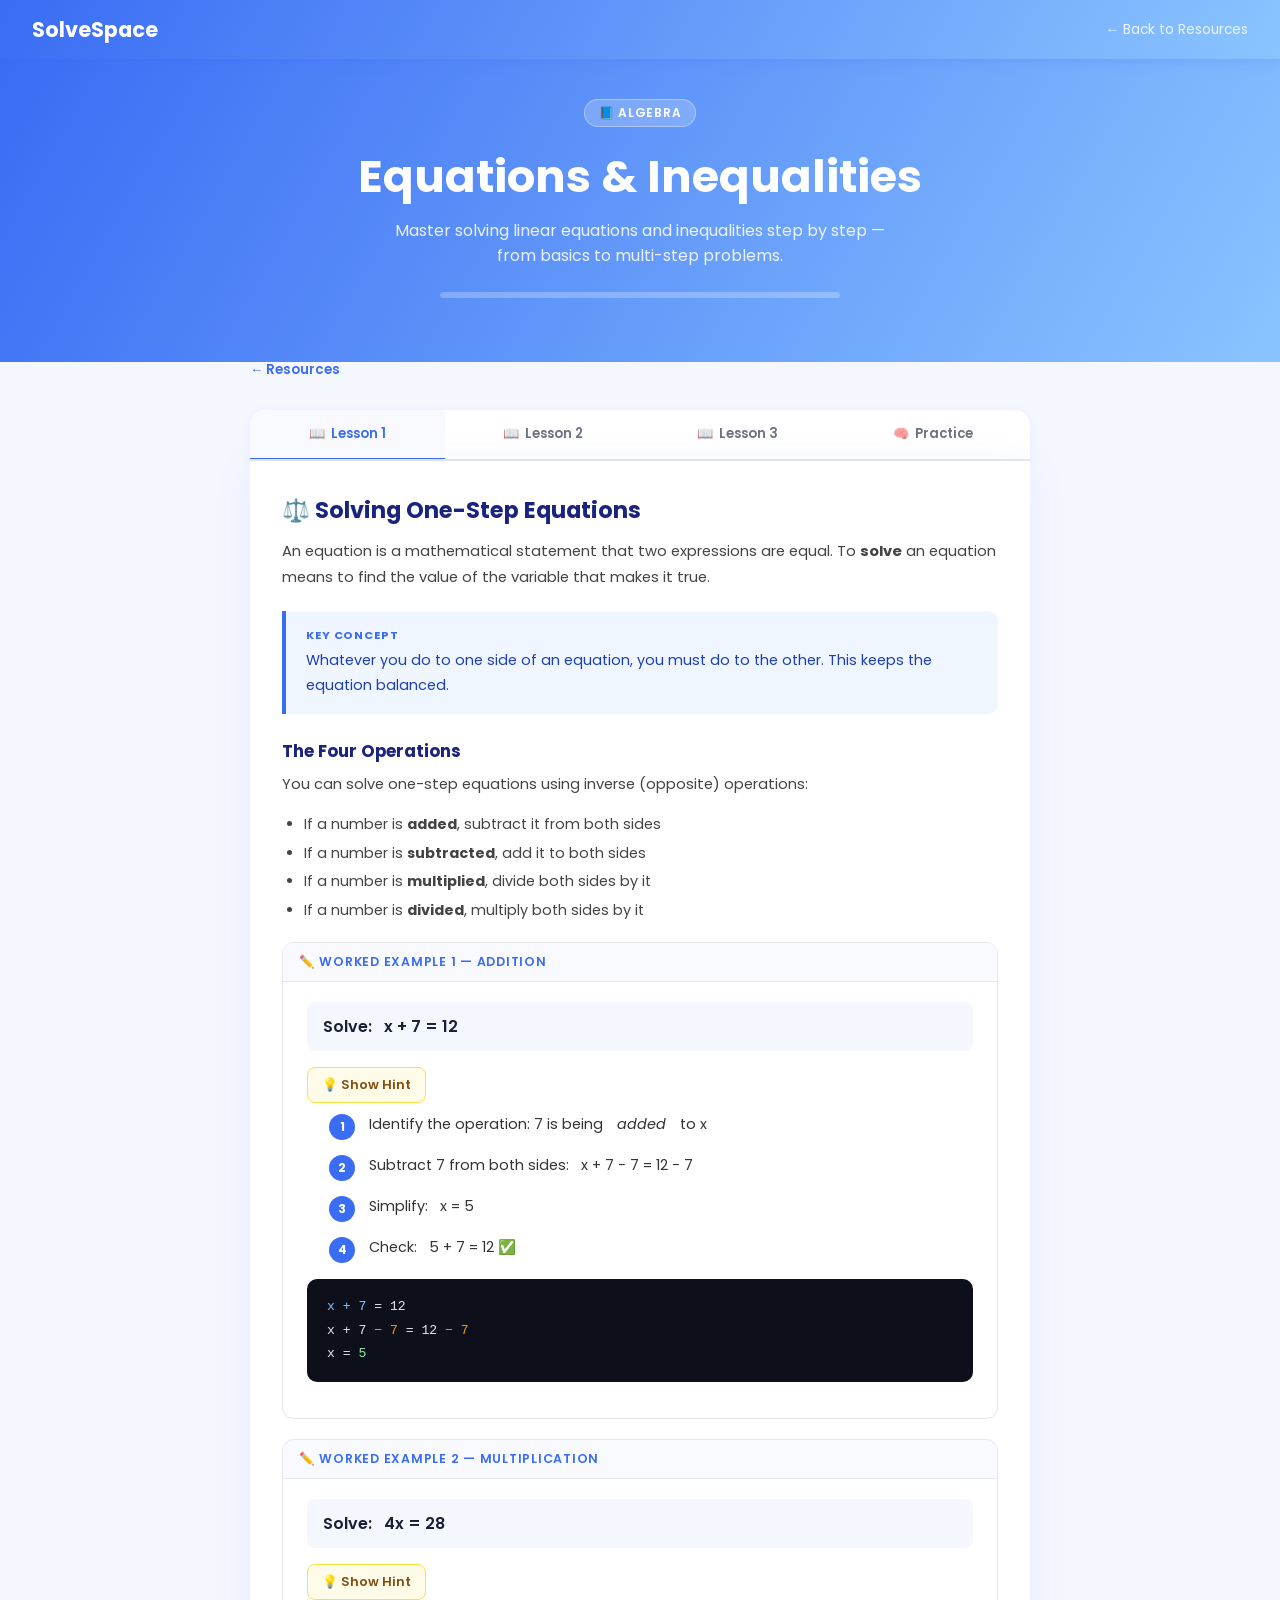
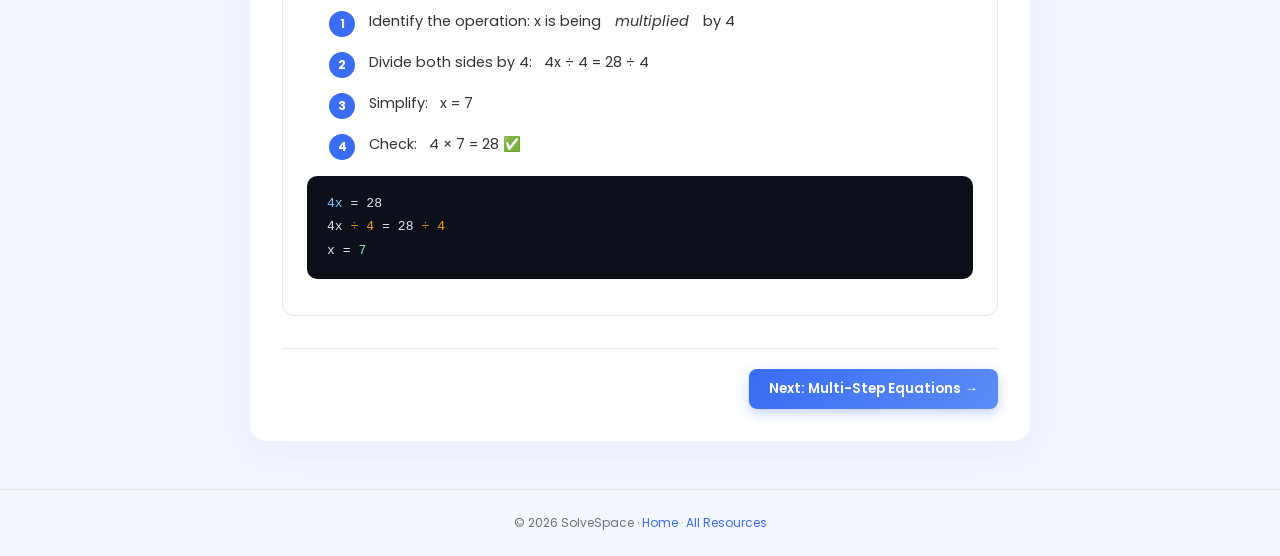
==== lesson-algebra.html @ a8228d6b "commit" ====
<!DOCTYPE html>
<html lang="en">
<head>
  <meta charset="UTF-8">
  <meta name="viewport" content="width=device-width, initial-scale=1.0">
  <title>SolveSpace – Algebra Lessons</title>
  <link rel="preconnect" href="https://fonts.googleapis.com">
  <link rel="preconnect" href="https://fonts.gstatic.com" crossorigin>
  <link href="https://fonts.googleapis.com/css2?family=Poppins:wght@400;500;600;700&display=swap" rel="stylesheet">
  <link rel="stylesheet" href="lesson.css">
</head>
<body>

<nav>
  <a href="index.html" class="nav-logo">SolveSpace</a>
  <a href="index.html#resources" class="nav-back">← Back to Resources</a>
</nav>

<div class="lesson-hero">
  <span class="subject-badge">📘 Algebra</span>
  <h1>Equations &amp; Inequalities</h1>
  <p>Master solving linear equations and inequalities step by step — from basics to multi-step problems.</p>
  <div class="lesson-progress-bar">
    <div class="lesson-progress-fill" id="progress-fill"></div>
  </div>
</div>

<main>
  <a href="index.html#resources" class="back-link">← Resources</a>

  <!-- TABS -->
  <div class="lesson-tabs">
    <button class="tab-btn active" onclick="showTab(0)" id="tab-0">📖 <span>Lesson 1</span></button>
    <button class="tab-btn" onclick="showTab(1)" id="tab-1">📖 <span>Lesson 2</span></button>
    <button class="tab-btn" onclick="showTab(2)" id="tab-2">📖 <span>Lesson 3</span></button>
    <button class="tab-btn" onclick="showTab(3)" id="tab-3">🧠 <span>Practice</span></button>
  </div>

  <!-- PANEL 0: Solving One-Step Equations -->
  <div class="lesson-panel active" id="panel-0">
    <h2>⚖️ Solving One-Step Equations</h2>
    <p>An equation is a mathematical statement that two expressions are equal. To <strong>solve</strong> an equation means to find the value of the variable that makes it true.</p>

    <div class="concept-box">
      <div class="concept-label">Key Concept</div>
      <p>Whatever you do to one side of an equation, you must do to the other. This keeps the equation balanced.</p>
    </div>

    <h3>The Four Operations</h3>
    <p>You can solve one-step equations using inverse (opposite) operations:</p>
    <ul>
      <li>If a number is <strong>added</strong>, subtract it from both sides</li>
      <li>If a number is <strong>subtracted</strong>, add it to both sides</li>
      <li>If a number is <strong>multiplied</strong>, divide both sides by it</li>
      <li>If a number is <strong>divided</strong>, multiply both sides by it</li>
    </ul>

    <div class="example-card">
      <div class="example-header">✏️ Worked Example 1 — Addition</div>
      <div class="example-body">
        <div class="example-problem">Solve:&nbsp;&nbsp; x + 7 = 12</div>
        <button class="hint-btn" onclick="toggleHint(this)">💡 Show Hint</button>
        <div class="hint-content">7 is being added to x. To undo addition, use subtraction.</div>
        <ol class="steps">
          <li>Identify the operation: 7 is being <em>added</em> to x</li>
          <li>Subtract 7 from both sides: &nbsp; x + 7 − 7 = 12 − 7</li>
          <li>Simplify: &nbsp; x = 5</li>
          <li>Check: &nbsp; 5 + 7 = 12 ✅</li>
        </ol>
        <div class="formula"><span class="hi">x + 7</span> = 12
x + 7 <span class="op">− 7</span> = 12 <span class="op">− 7</span>
x = <span class="ans">5</span></div>
      </div>
    </div>

    <div class="example-card">
      <div class="example-header">✏️ Worked Example 2 — Multiplication</div>
      <div class="example-body">
        <div class="example-problem">Solve:&nbsp;&nbsp; 4x = 28</div>
        <button class="hint-btn" onclick="toggleHint(this)">💡 Show Hint</button>
        <div class="hint-content">4 is being multiplied by x. To undo multiplication, divide both sides by 4.</div>
        <ol class="steps">
          <li>Identify the operation: x is being <em>multiplied</em> by 4</li>
          <li>Divide both sides by 4: &nbsp; 4x ÷ 4 = 28 ÷ 4</li>
          <li>Simplify: &nbsp; x = 7</li>
          <li>Check: &nbsp; 4 × 7 = 28 ✅</li>
        </ol>
        <div class="formula"><span class="hi">4x</span> = 28
4x <span class="op">÷ 4</span> = 28 <span class="op">÷ 4</span>
x = <span class="ans">7</span></div>
      </div>
    </div>

    <div class="panel-nav">
      <span></span>
      <button class="btn-nav btn-next" onclick="showTab(1)">Next: Multi-Step Equations →</button>
    </div>
  </div>

  <!-- PANEL 1: Multi-Step Equations -->
  <div class="lesson-panel" id="panel-1">
    <h2>🔢 Multi-Step Equations</h2>
    <p>When an equation has multiple operations, you solve it by working in <strong>reverse order of operations</strong> — undo addition/subtraction first, then multiplication/division.</p>

    <div class="concept-box">
      <div class="concept-label">Key Concept</div>
      <p>Always undo addition and subtraction before multiplication and division. Think of it as "peeling the onion" from the outside in.</p>
    </div>

    <h3>Two-Step Equations</h3>
    <p>The form <strong>ax + b = c</strong> is the most common. Follow these two steps every time:</p>
    <ol class="steps">
      <li>Add or subtract the constant (b) from both sides</li>
      <li>Multiply or divide both sides by the coefficient (a)</li>
    </ol>

    <div class="example-card">
      <div class="example-header">✏️ Worked Example 1 — Two-Step</div>
      <div class="example-body">
        <div class="example-problem">Solve:&nbsp;&nbsp; 2x + 4 = 10</div>
        <button class="hint-btn" onclick="toggleHint(this)">💡 Show Hint</button>
        <div class="hint-content">First remove the +4 by subtracting 4 from both sides. Then deal with the 2x.</div>
        <ol class="steps">
          <li>Subtract 4 from both sides: &nbsp; 2x + 4 − 4 = 10 − 4 → 2x = 6</li>
          <li>Divide both sides by 2: &nbsp; 2x ÷ 2 = 6 ÷ 2 → x = 3</li>
          <li>Check: &nbsp; 2(3) + 4 = 6 + 4 = 10 ✅</li>
        </ol>
        <div class="formula"><span class="hi">2x + 4</span> = 10
2x + 4 <span class="op">− 4</span> = 10 <span class="op">− 4</span>
2x = 6
2x <span class="op">÷ 2</span> = 6 <span class="op">÷ 2</span>
x = <span class="ans">3</span></div>
      </div>
    </div>

    <div class="example-card">
      <div class="example-header">✏️ Worked Example 2 — Variables on Both Sides</div>
      <div class="example-body">
        <div class="example-problem">Solve:&nbsp;&nbsp; 5x − 3 = 2x + 9</div>
        <button class="hint-btn" onclick="toggleHint(this)">💡 Show Hint</button>
        <div class="hint-content">Collect all x terms on one side first by subtracting 2x from both sides.</div>
        <ol class="steps">
          <li>Subtract 2x from both sides: &nbsp; 3x − 3 = 9</li>
          <li>Add 3 to both sides: &nbsp; 3x = 12</li>
          <li>Divide both sides by 3: &nbsp; x = 4</li>
          <li>Check: &nbsp; 5(4) − 3 = 17 &nbsp;and&nbsp; 2(4) + 9 = 17 ✅</li>
        </ol>
        <div class="formula"><span class="hi">5x − 3</span> = <span class="hi">2x + 9</span>
5x <span class="op">− 2x</span> − 3 = 2x <span class="op">− 2x</span> + 9
3x − 3 = 9
3x = <span class="ans">12</span>
x = <span class="ans">4</span></div>
      </div>
    </div>

    <div class="panel-nav">
      <button class="btn-nav btn-prev" onclick="showTab(0)">← Lesson 1</button>
      <button class="btn-nav btn-next" onclick="showTab(2)">Next: Inequalities →</button>
    </div>
  </div>

  <!-- PANEL 2: Inequalities -->
  <div class="lesson-panel" id="panel-2">
    <h2>📊 Solving Inequalities</h2>
    <p>Inequalities are like equations, but instead of <strong>=</strong> they use <strong>&lt;</strong>, <strong>&gt;</strong>, <strong>≤</strong>, or <strong>≥</strong>. You solve them almost the same way — with one important exception.</p>

    <div class="concept-box">
      <div class="concept-label">⚠️ Critical Rule</div>
      <p>When you multiply or divide both sides of an inequality by a <strong>negative number</strong>, you must <strong>flip the inequality sign</strong>.</p>
    </div>

    <h3>Inequality Symbols</h3>
    <ul>
      <li><strong>&lt;</strong> — less than (open circle on number line)</li>
      <li><strong>&gt;</strong> — greater than (open circle on number line)</li>
      <li><strong>≤</strong> — less than or equal to (closed circle on number line)</li>
      <li><strong>≥</strong> — greater than or equal to (closed circle on number line)</li>
    </ul>

    <div class="example-card">
      <div class="example-header">✏️ Worked Example 1 — Basic Inequality</div>
      <div class="example-body">
        <div class="example-problem">Solve and graph:&nbsp;&nbsp; x + 3 &gt; 7</div>
        <button class="hint-btn" onclick="toggleHint(this)">💡 Show Hint</button>
        <div class="hint-content">Treat it like an equation — subtract 3 from both sides. The sign stays the same.</div>
        <ol class="steps">
          <li>Subtract 3 from both sides: &nbsp; x + 3 − 3 &gt; 7 − 3</li>
          <li>Simplify: &nbsp; x &gt; 4</li>
          <li>Graph: open circle at 4, arrow pointing right →</li>
        </ol>
        <div class="formula">x + 3 <span class="op">&gt;</span> 7
x &gt; <span class="ans">4</span>
Graph: ○────────&gt; (open circle at 4)</div>
      </div>
    </div>

    <div class="example-card">
      <div class="example-header">✏️ Worked Example 2 — Flip the Sign!</div>
      <div class="example-body">
        <div class="example-problem">Solve:&nbsp;&nbsp; −3x ≤ 12</div>
        <button class="hint-btn" onclick="toggleHint(this)">💡 Show Hint</button>
        <div class="hint-content">You need to divide by −3. Since it's negative, flip the ≤ to ≥!</div>
        <ol class="steps">
          <li>Divide both sides by −3 (NEGATIVE → flip the sign!)</li>
          <li>−3x ÷ (−3) ≥ 12 ÷ (−3)</li>
          <li>x ≥ −4</li>
          <li>Graph: closed circle at −4, arrow pointing right →</li>
        </ol>
        <div class="formula">−3x <span class="op">≤</span> 12
÷(−3) on both sides → <span class="op">FLIP SIGN</span>
x ≥ <span class="ans">−4</span>
Graph: ●────────&gt; (closed circle at −4)</div>
      </div>
    </div>

    <div class="panel-nav">
      <button class="btn-nav btn-prev" onclick="showTab(1)">← Lesson 2</button>
      <button class="btn-nav btn-next" onclick="showTab(3)">Take the Quiz →</button>
    </div>
  </div>

  <!-- PANEL 3: Quiz -->
  <div class="lesson-panel" id="panel-3">
    <h2>📝 Algebra Quiz</h2>
    <p style="margin-bottom:1.5rem">Test what you've learned! Select the best answer for each question.</p>

    <div id="quiz-container">

      <div class="quiz-question-block">
        <div class="q-label">Question 1 of 5</div>
        <div class="q-text">Solve for x:&nbsp; x + 9 = 15</div>
        <div class="quiz-options-grid">
          <button class="q-option" onclick="answer(this, false, 'q1')">x = 24</button>
          <button class="q-option" onclick="answer(this, true,  'q1')">x = 6</button>
          <button class="q-option" onclick="answer(this, false, 'q1')">x = 5</button>
          <button class="q-option" onclick="answer(this, false, 'q1')">x = 9</button>
        </div>
        <div class="q-feedback" id="fb-q1"></div>
      </div>

      <div class="quiz-question-block">
        <div class="q-label">Question 2 of 5</div>
        <div class="q-text">Solve for x:&nbsp; 3x = 21</div>
        <div class="quiz-options-grid">
          <button class="q-option" onclick="answer(this, false, 'q2')">x = 63</button>
          <button class="q-option" onclick="answer(this, false, 'q2')">x = 8</button>
          <button class="q-option" onclick="answer(this, true,  'q2')">x = 7</button>
          <button class="q-option" onclick="answer(this, false, 'q2')">x = 18</button>
        </div>
        <div class="q-feedback" id="fb-q2"></div>
      </div>

      <div class="quiz-question-block">
        <div class="q-label">Question 3 of 5</div>
        <div class="q-text">Solve for x:&nbsp; 2x + 5 = 13</div>
        <div class="quiz-options-grid">
          <button class="q-option" onclick="answer(this, false, 'q3')">x = 9</button>
          <button class="q-option" onclick="answer(this, true,  'q3')">x = 4</button>
          <button class="q-option" onclick="answer(this, false, 'q3')">x = 3</button>
          <button class="q-option" onclick="answer(this, false, 'q3')">x = 6</button>
        </div>
        <div class="q-feedback" id="fb-q3"></div>
      </div>

      <div class="quiz-question-block">
        <div class="q-label">Question 4 of 5</div>
        <div class="q-text">Solve for x:&nbsp; 4x − 3 = 2x + 7</div>
        <div class="quiz-options-grid">
          <button class="q-option" onclick="answer(this, false, 'q4')">x = 2</button>
          <button class="q-option" onclick="answer(this, false, 'q4')">x = 7</button>
          <button class="q-option" onclick="answer(this, true,  'q4')">x = 5</button>
          <button class="q-option" onclick="answer(this, false, 'q4')">x = 4</button>
        </div>
        <div class="q-feedback" id="fb-q4"></div>
      </div>

      <div class="quiz-question-block">
        <div class="q-label">Question 5 of 5</div>
        <div class="q-text">Solve the inequality:&nbsp; −2x &gt; 8</div>
        <div class="quiz-options-grid">
          <button class="q-option" onclick="answer(this, false, 'q5')">x &gt; −4</button>
          <button class="q-option" onclick="answer(this, false, 'q5')">x &gt; 4</button>
          <button class="q-option" onclick="answer(this, true,  'q5')">x &lt; −4</button>
          <button class="q-option" onclick="answer(this, false, 'q5')">x &lt; 4</button>
        </div>
        <div class="q-feedback" id="fb-q5"></div>
      </div>

    </div>

    <div class="quiz-result-box" id="quiz-result">
      <div class="result-emoji" id="result-emoji">🏆</div>
      <h3 id="result-title">Quiz Complete!</h3>
      <p id="result-msg"></p>
      <button class="btn-retry" onclick="retryQuiz()">Try Again</button>
    </div>

    <div class="panel-nav">
      <button class="btn-nav btn-prev" onclick="showTab(2)">← Lesson 3</button>
      <button class="btn-nav btn-finish" onclick="finishLesson()">✓ Complete Lesson</button>
    </div>
  </div>

</main>

<footer>© 2026 SolveSpace · <a href="index.html">Home</a> · <a href="index.html#resources">All Resources</a></footer>

<script>
  // ── TAB NAVIGATION ──────────────────────────────
  const tabCount = 4;
  const completed = new Set();

  function showTab(i) {
    document.querySelectorAll('.lesson-panel').forEach((p, idx) => {
      p.classList.toggle('active', idx === i);
    });
    document.querySelectorAll('.tab-btn').forEach((b, idx) => {
      b.classList.toggle('active', idx === i);
    });
    completed.add(i);
    updateProgress();
    window.scrollTo({ top: 0, behavior: 'smooth' });
  }

  function updateProgress() {
    const pct = Math.round((completed.size / tabCount) * 100);
    document.getElementById('progress-fill').style.width = pct + '%';
  }

  // ── HINTS ───────────────────────────────────────
  function toggleHint(btn) {
    const content = btn.nextElementSibling;
    const showing = content.style.display === 'block';
    content.style.display = showing ? 'none' : 'block';
    btn.textContent = showing ? '💡 Show Hint' : '💡 Hide Hint';
    if (!showing) {
      btn.style.borderRadius = '8px 8px 0 0';
    } else {
      btn.style.borderRadius = '8px';
    }
  }

  // ── QUIZ ────────────────────────────────────────
  let quizScore = 0;
  let quizAnswered = {};
  const totalQ = 5;

  function answer(btn, correct, qid) {
    if (quizAnswered[qid]) return;
    quizAnswered[qid] = true;

    const block = btn.closest('.quiz-question-block');
    block.querySelectorAll('.q-option').forEach(b => b.disabled = true);

    if (correct) {
      btn.classList.add('correct');
      document.getElementById('fb-' + qid).innerHTML = '<span style="color:#15803d">✅ Correct!</span>';
      quizScore++;
    } else {
      btn.classList.add('wrong');
      // Highlight the correct answer
      block.querySelectorAll('.q-option').forEach(b => {
        if (b.onclick.toString().includes('true')) b.classList.add('correct');
      });
      document.getElementById('fb-' + qid).innerHTML = '<span style="color:#dc2626">❌ Not quite — the correct answer is highlighted in green.</span>';
    }

    if (Object.keys(quizAnswered).length === totalQ) showResults();
  }

  function showResults() {
    const pct = Math.round((quizScore / totalQ) * 100);
    let emoji = '🏆', title = 'Outstanding!', msg = '';
    if (pct >= 80) { emoji = '🏆'; title = 'Excellent work!'; }
    else if (pct >= 60) { emoji = '⭐'; title = 'Good effort!'; }
    else { emoji = '💪'; title = 'Keep practicing!'; }
    msg = `You scored ${quizScore} out of ${totalQ} (${pct}%). ${pct >= 80 ? 'You've mastered this topic!' : 'Review the lessons above and try again.'}`;

    document.getElementById('result-emoji').textContent = emoji;
    document.getElementById('result-title').textContent = title;
    document.getElementById('result-msg').textContent = msg;
    document.getElementById('quiz-result').style.display = 'block';

    // Save to localStorage
    const prev = JSON.parse(localStorage.getItem('completed') || '[]');
    if (!prev.includes('Algebra Lessons') && pct >= 60) {
      prev.push('Algebra Lessons');
      localStorage.setItem('completed', JSON.stringify(prev));
    }
  }

  function retryQuiz() {
    quizScore = 0;
    quizAnswered = {};
    document.querySelectorAll('.q-option').forEach(b => {
      b.disabled = false;
      b.classList.remove('correct', 'wrong');
    });
    document.querySelectorAll('.q-feedback').forEach(f => f.innerHTML = '');
    document.getElementById('quiz-result').style.display = 'none';
  }

  function finishLesson() {
    const prev = JSON.parse(localStorage.getItem('completed') || '[]');
    if (!prev.includes('Algebra Lessons')) {
      prev.push('Algebra Lessons');
      localStorage.setItem('completed', JSON.stringify(prev));
    }
    alert('🎉 Algebra lesson marked as complete! Great work.');
    window.location.href = 'index.html#resources';
  }

  // Mark first tab as visited on load
  completed.add(0);
  updateProgress();
</script>

</body>
</html>
---- lesson.css ----
/* ── LESSON PAGE SHARED STYLES ── */
:root {
  --blue: #3a6cf4;
  --blue-light: #8ac4ff;
  --bg: #f5f7ff;
  --card: #ffffff;
  --text: #1a1f36;
  --muted: #6b7280;
  --border: #e5e7eb;
  --green: #22c55e;
  --red: #ef4444;
  --yellow: #f59e0b;
  --heading: #1a237e;
}

* { box-sizing: border-box; margin: 0; padding: 0; }

body {
  font-family: 'Poppins', sans-serif;
  background: var(--bg);
  color: var(--text);
  min-height: 100vh;
  display: flex;
  flex-direction: column;
}

/* NAV */
nav {
  background: linear-gradient(120deg, #3a6cf4, #8ac4ff);
  padding: 14px 32px;
  display: flex;
  align-items: center;
  justify-content: space-between;
  position: sticky; top: 0; z-index: 100;
  box-shadow: 0 2px 12px rgba(58,108,244,0.2);
}
.nav-logo { font-size: 1.3rem; font-weight: 700; color: white; text-decoration: none; }
.nav-back  { color: rgba(255,255,255,0.85); font-size: 0.85rem; text-decoration: none; transition: color 0.2s; display: flex; align-items: center; gap: 6px; }
.nav-back:hover { color: white; }

/* HERO */
.lesson-hero {
  background: linear-gradient(120deg, #3a6cf4, #8ac4ff);
  padding: 2.5rem 2rem 4rem;
  text-align: center;
  color: white;
}
.lesson-hero .subject-badge {
  display: inline-block;
  background: rgba(255,255,255,0.2);
  border: 1px solid rgba(255,255,255,0.35);
  border-radius: 20px;
  padding: 4px 14px;
  font-size: 0.75rem;
  font-weight: 600;
  letter-spacing: 0.06em;
  text-transform: uppercase;
  margin-bottom: 1rem;
}
.lesson-hero h1 { font-size: clamp(1.8rem, 4vw, 2.8rem); font-weight: 700; margin-bottom: 0.5rem; }
.lesson-hero p  { font-size: 1rem; opacity: 0.88; max-width: 520px; margin: 0 auto; }

/* PROGRESS BAR */
.lesson-progress-bar {
  background: rgba(255,255,255,0.25);
  height: 6px;
  border-radius: 3px;
  margin-top: 1.5rem;
  max-width: 400px;
  margin-left: auto;
  margin-right: auto;
  overflow: hidden;
}
.lesson-progress-fill {
  height: 100%;
  background: white;
  border-radius: 3px;
  transition: width 0.5s ease;
  width: 0%;
}

/* MAIN */
main {
  flex: 1;
  max-width: 820px;
  margin: -1.5rem auto 3rem;
  padding: 0 1.25rem;
  width: 100%;
}

/* SECTION TABS */
.lesson-tabs {
  display: flex;
  gap: 0;
  background: var(--card);
  border-radius: 16px 16px 0 0;
  box-shadow: 0 2px 12px rgba(58,108,244,0.07);
  overflow: hidden;
  border-bottom: 2px solid var(--border);
}
.tab-btn {
  flex: 1;
  padding: 14px 10px;
  background: none;
  border: none;
  font-family: 'Poppins', sans-serif;
  font-size: 0.82rem;
  font-weight: 600;
  color: var(--muted);
  cursor: pointer;
  transition: all 0.2s;
  border-bottom: 3px solid transparent;
  margin-bottom: -2px;
  display: flex;
  align-items: center;
  justify-content: center;
  gap: 6px;
}
.tab-btn:hover { color: var(--blue); background: #f0f4ff; }
.tab-btn.active { color: var(--blue); border-bottom-color: var(--blue); background: #f8faff; }
.tab-btn .check { color: var(--green); font-size: 0.8rem; }

/* PANELS */
.lesson-panel {
  display: none;
  background: var(--card);
  border-radius: 0 0 16px 16px;
  box-shadow: 0 8px 40px rgba(58,108,244,0.08);
  padding: 2rem;
  animation: fadeUp 0.25s ease;
}
.lesson-panel.active { display: block; }

@keyframes fadeUp { from { opacity:0; transform:translateY(10px); } to { opacity:1; transform:translateY(0); } }

/* CONTENT TYPOGRAPHY */
.lesson-panel h2 {
  font-size: 1.4rem;
  color: var(--heading);
  margin-bottom: 0.75rem;
  display: flex;
  align-items: center;
  gap: 8px;
}
.lesson-panel h3 {
  font-size: 1.05rem;
  color: var(--heading);
  margin: 1.5rem 0 0.5rem;
}
.lesson-panel p {
  font-size: 0.92rem;
  line-height: 1.75;
  color: #444;
  margin-bottom: 0.9rem;
}
.lesson-panel ul, .lesson-panel ol {
  padding-left: 1.4rem;
  margin-bottom: 0.9rem;
}
.lesson-panel li {
  font-size: 0.9rem;
  line-height: 1.7;
  color: #444;
  margin-bottom: 4px;
}

/* KEY CONCEPT BOX */
.concept-box {
  background: #eff6ff;
  border-left: 4px solid var(--blue);
  border-radius: 0 10px 10px 0;
  padding: 1rem 1.25rem;
  margin: 1.25rem 0;
}
.concept-box .concept-label {
  font-size: 0.7rem;
  font-weight: 700;
  text-transform: uppercase;
  letter-spacing: 0.08em;
  color: var(--blue);
  margin-bottom: 4px;
}
.concept-box p { margin: 0; color: #1e40af; font-size: 0.9rem; }

/* FORMULA / CODE BLOCK */
.formula {
  background: #0d0f1a;
  color: #e2e8f0;
  border-radius: 10px;
  padding: 1rem 1.25rem;
  font-family: 'Courier New', monospace;
  font-size: 0.95rem;
  margin: 1rem 0;
  line-height: 1.8;
  overflow-x: auto;
}
.formula .hi { color: #8ac4ff; }
.formula .op { color: #f59e0b; }
.formula .ans { color: #86efac; }

/* WORKED EXAMPLE */
.example-card {
  border: 1px solid var(--border);
  border-radius: 12px;
  overflow: hidden;
  margin: 1.25rem 0;
}
.example-header {
  background: #f8faff;
  border-bottom: 1px solid var(--border);
  padding: 10px 16px;
  font-size: 0.78rem;
  font-weight: 600;
  color: var(--blue);
  text-transform: uppercase;
  letter-spacing: 0.06em;
}
.example-body { padding: 1.25rem 1.5rem; }
.example-problem {
  font-size: 1rem;
  font-weight: 600;
  color: var(--text);
  margin-bottom: 1rem;
  padding: 12px 16px;
  background: #f5f7ff;
  border-radius: 8px;
}

/* HINT ACCORDION */
.hint-btn {
  background: #fefce8;
  border: 1px solid #fde047;
  border-radius: 8px;
  padding: 8px 14px;
  font-family: 'Poppins', sans-serif;
  font-size: 0.8rem;
  font-weight: 600;
  color: #854d0e;
  cursor: pointer;
  display: flex;
  align-items: center;
  gap: 6px;
  margin-bottom: 10px;
  transition: background 0.2s;
}
.hint-btn:hover { background: #fef08a; }
.hint-content {
  display: none;
  background: #fefce8;
  border: 1px solid #fde047;
  border-radius: 0 0 8px 8px;
  padding: 10px 14px;
  font-size: 0.85rem;
  color: #713f12;
  margin-top: -10px;
  margin-bottom: 10px;
  line-height: 1.6;
}

/* STEP-BY-STEP */
.steps { counter-reset: step; list-style: none; padding: 0; }
.steps li {
  display: flex;
  gap: 14px;
  margin-bottom: 14px;
  align-items: flex-start;
  font-size: 0.9rem;
  color: #333;
  line-height: 1.65;
}
.steps li::before {
  counter-increment: step;
  content: counter(step);
  background: var(--blue);
  color: white;
  width: 26px; height: 26px;
  border-radius: 50%;
  display: flex; align-items: center; justify-content: center;
  font-size: 0.75rem;
  font-weight: 700;
  flex-shrink: 0;
  margin-top: 1px;
}

/* QUIZ */
.quiz-question-block {
  border: 1px solid var(--border);
  border-radius: 12px;
  padding: 1.25rem 1.5rem;
  margin-bottom: 1.25rem;
  background: #fafbff;
}
.quiz-question-block .q-label {
  font-size: 0.7rem;
  font-weight: 700;
  text-transform: uppercase;
  letter-spacing: 0.08em;
  color: var(--muted);
  margin-bottom: 6px;
}
.quiz-question-block .q-text {
  font-size: 0.95rem;
  font-weight: 600;
  color: var(--text);
  margin-bottom: 1rem;
}
.quiz-options-grid {
  display: grid;
  grid-template-columns: 1fr 1fr;
  gap: 8px;
}
.q-option {
  padding: 10px 14px;
  background: white;
  border: 1.5px solid var(--border);
  border-radius: 8px;
  font-family: 'Poppins', sans-serif;
  font-size: 0.85rem;
  cursor: pointer;
  transition: all 0.15s;
  text-align: left;
  color: var(--text);
}
.q-option:hover:not(:disabled) { border-color: var(--blue); background: #eff6ff; color: var(--blue); }
.q-option.correct  { background: #f0fdf4; border-color: var(--green); color: #15803d; font-weight: 600; }
.q-option.wrong    { background: #fef2f2; border-color: var(--red);   color: #dc2626; }
.q-option:disabled { cursor: default; }
.q-feedback {
  margin-top: 10px;
  font-size: 0.83rem;
  font-weight: 500;
  min-height: 1.2em;
}

/* QUIZ RESULTS */
.quiz-result-box {
  display: none;
  text-align: center;
  padding: 2rem;
  border: 1px solid var(--border);
  border-radius: 16px;
  background: linear-gradient(135deg, #f0fdf4, #eff6ff);
  margin-top: 1rem;
}
.quiz-result-box .result-emoji { font-size: 3rem; margin-bottom: 0.5rem; }
.quiz-result-box h3 { font-size: 1.4rem; color: var(--heading); margin-bottom: 0.3rem; }
.quiz-result-box p { color: var(--muted); font-size: 0.9rem; }
.btn-retry {
  margin-top: 1rem;
  padding: 10px 24px;
  background: var(--blue);
  color: white;
  border: none;
  border-radius: 8px;
  font-family: 'Poppins', sans-serif;
  font-weight: 600;
  font-size: 0.88rem;
  cursor: pointer;
  transition: opacity 0.2s;
}
.btn-retry:hover { opacity: 0.88; }

/* NAV BUTTONS */
.panel-nav {
  display: flex;
  justify-content: space-between;
  align-items: center;
  margin-top: 2rem;
  padding-top: 1.25rem;
  border-top: 1px solid var(--border);
}
.btn-nav {
  padding: 10px 20px;
  border-radius: 8px;
  font-family: 'Poppins', sans-serif;
  font-size: 0.85rem;
  font-weight: 600;
  cursor: pointer;
  transition: all 0.2s;
  border: none;
}
.btn-prev { background: var(--border); color: var(--text); }
.btn-prev:hover { background: #d1d5db; }
.btn-next {
  background: linear-gradient(120deg, var(--blue), #5b8cf7);
  color: white;
  box-shadow: 0 4px 12px rgba(58,108,244,0.3);
}
.btn-next:hover { opacity: 0.9; transform: translateY(-1px); }
.btn-finish {
  background: linear-gradient(120deg, #16a34a, #22c55e);
  color: white;
  box-shadow: 0 4px 12px rgba(34,197,94,0.3);
}
.btn-finish:hover { opacity: 0.9; }

/* BACK TO RESOURCES */
.back-link {
  display: inline-flex;
  align-items: center;
  gap: 6px;
  color: var(--blue);
  font-size: 0.83rem;
  font-weight: 600;
  text-decoration: none;
  margin-bottom: 1.5rem;
  margin-top: 1rem;
  padding: 6px 0;
}
.back-link:hover { text-decoration: underline; }

/* FOOTER */
footer {
  text-align: center;
  padding: 1.5rem;
  font-size: 0.75rem;
  color: var(--muted);
  border-top: 1px solid var(--border);
}
footer a { color: var(--blue); text-decoration: none; }

@media (max-width: 600px) {
  .quiz-options-grid { grid-template-columns: 1fr; }
  .lesson-panel { padding: 1.25rem; }
  .tab-btn { font-size: 0.72rem; padding: 12px 6px; }
}

/* ══════════════════════════════════════════
   LESSON PAGE — MULTI-PLATFORM FIXES
   ══════════════════════════════════════════ */

html, body { overflow-x: hidden; max-width: 100vw; }

/* Formula blocks — scrollable on small screens */
.formula {
  overflow-x: auto;
  -webkit-overflow-scrolling: touch;
  white-space: pre;
  font-size: 0.82rem;
}

/* Tablet */
@media (max-width: 900px) {
  main { padding: 0 1rem 2.5rem; }
  .lesson-hero { padding: 2rem 1.25rem 3rem; }
  .lesson-hero h1 { font-size: 1.8rem; }
}

/* Mobile */
@media (max-width: 600px) {
  .lesson-hero h1 { font-size: 1.5rem; }
  .lesson-hero p  { font-size: 0.85rem; }

  /* Tabs: smaller font, icon only on very small */
  .lesson-tabs { overflow-x: auto; -webkit-overflow-scrolling: touch; }
  .tab-btn { font-size: 0.7rem; padding: 11px 6px; min-width: 0; flex: 1; }
  .tab-btn span { display: none; } /* hide text labels, keep emoji */

  /* Panels */
  .lesson-panel { padding: 1rem; border-radius: 0 0 12px 12px; }
  .lesson-panel h2 { font-size: 1.15rem; }
  .lesson-panel h3 { font-size: 0.95rem; }
  .lesson-panel p, .lesson-panel li { font-size: 0.85rem; }

  /* Examples */
  .example-body { padding: 1rem; }
  .example-problem { font-size: 0.9rem; }
  .steps li { font-size: 0.85rem; gap: 10px; }
  .steps li::before { width: 22px; height: 22px; font-size: 0.7rem; }

  /* Quiz */
  .quiz-options-grid { grid-template-columns: 1fr; }
  .quiz-question-block { padding: 1rem; }
  .q-text { font-size: 0.88rem; }
  .q-option { padding: 10px 12px; font-size: 0.82rem; }

  /* Nav buttons */
  .panel-nav { flex-direction: column; gap: 8px; }
  .btn-nav { width: 100%; text-align: center; }

  /* Concept box */
  .concept-box { padding: 0.85rem 1rem; }
}

/* Touch improvements */
.tab-btn, .btn-nav, .q-option, .hint-btn, .btn-retry, .btn-finish {
  -webkit-tap-highlight-color: transparent;
  touch-action: manipulation;
}

/* Print */
@media print {
  nav, footer { display: none !important; }
  .lesson-tabs, .panel-nav { display: none !important; }
  .lesson-panel { display: block !important; page-break-inside: avoid; }
  body { font-size: 11pt; }
}
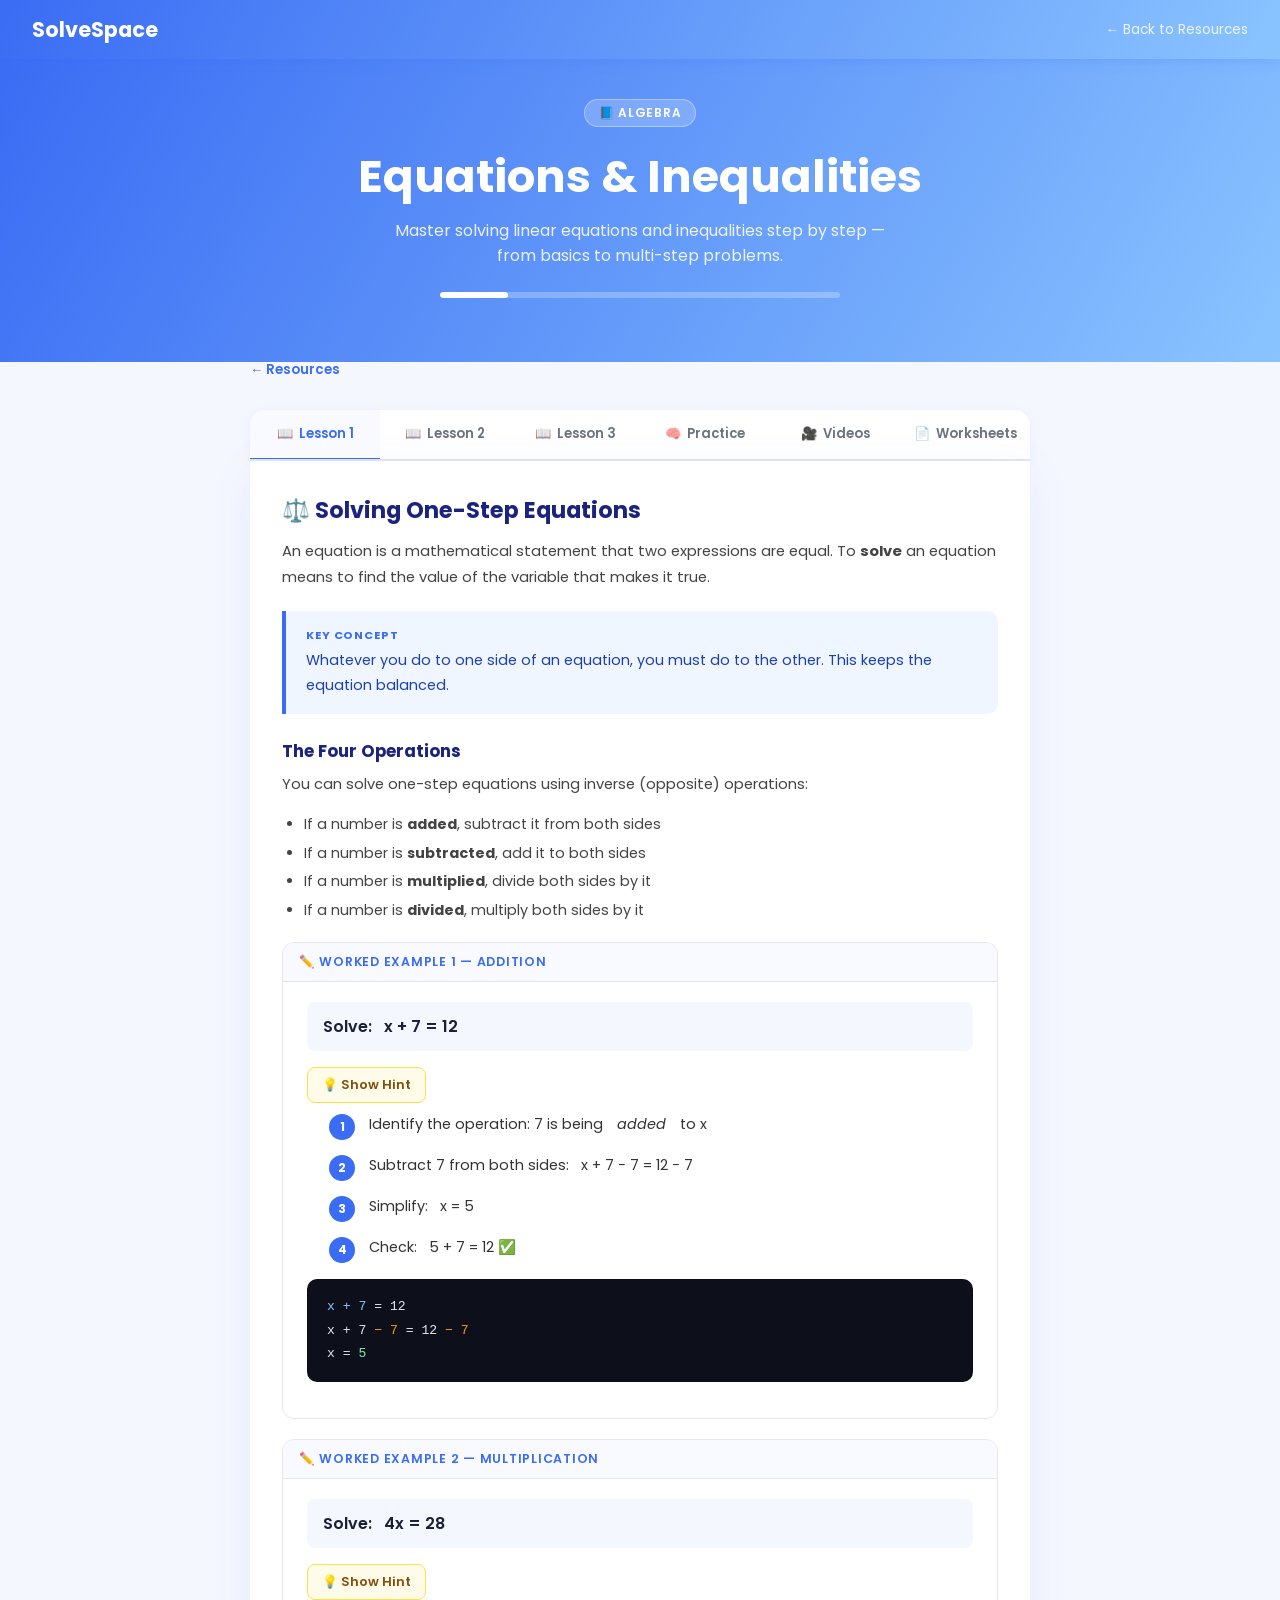
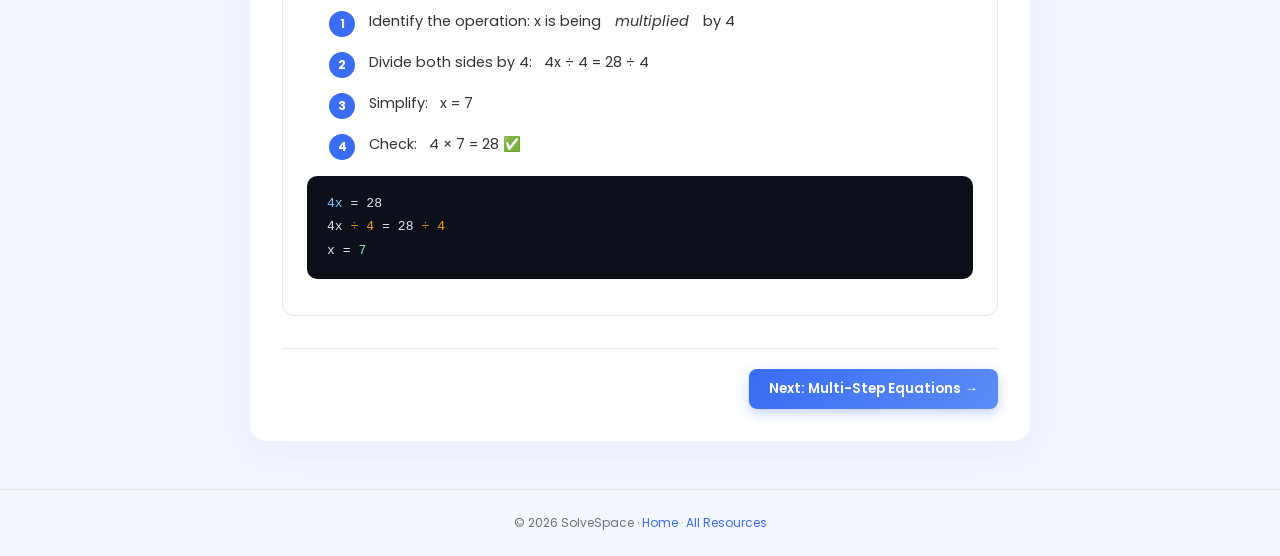
==== commit 48f65a76: "commit" ====
--- a/lesson-algebra.html
+++ b/lesson-algebra.html
@@ -34,6 +34,8 @@
     <button class="tab-btn" onclick="showTab(1)" id="tab-1">📖 <span>Lesson 2</span></button>
     <button class="tab-btn" onclick="showTab(2)" id="tab-2">📖 <span>Lesson 3</span></button>
     <button class="tab-btn" onclick="showTab(3)" id="tab-3">🧠 <span>Practice</span></button>
+    <button class="tab-btn" onclick="showTab(4)" id="tab-4">🎥 <span>Videos</span></button>
+    <button class="tab-btn" onclick="showTab(5)" id="tab-5">📄 <span>Worksheets</span></button>
   </div>
 
   <!-- PANEL 0: Solving One-Step Equations -->
@@ -297,6 +299,100 @@
 
     <div class="panel-nav">
       <button class="btn-nav btn-prev" onclick="showTab(2)">← Lesson 3</button>
+      <button class="btn-nav btn-next" onclick="showTab(4)">Videos →</button>
+    </div>
+  </div>
+
+  <!-- PANEL 4: Videos -->
+  <div class="lesson-panel" id="panel-4">
+    <h2>🎥 Algebra Video Tutorials</h2>
+    <p style="margin-bottom:1.5rem">Select a topic to watch a clear video explanation.</p>
+
+    <div style="display:grid; grid-template-columns:1fr 1fr; gap:10px; margin-bottom:1.5rem;">
+      <button class="vid-btn active-vid" onclick="loadVid(this,'Ft2_QtXAnh8','Linear Equations')">Linear Equations</button>
+      <button class="vid-btn" onclick="loadVid(this,'SaImpSmMb9Q','Distributive Property')">Distributive Property</button>
+      <button class="vid-btn" onclick="loadVid(this,'MHeirBPOI6w','Combining Like Terms')">Combining Like Terms</button>
+      <button class="vid-btn" onclick="loadVid(this,'NybHckSEQBI','Two-Step Equations')">Two-Step Equations</button>
+      <button class="vid-btn" onclick="loadVid(this,'qxHCyGfOCaA','Variables on Both Sides')">Variables on Both Sides</button>
+      <button class="vid-btn" onclick="loadVid(this,'bHbMNQSxhq8','Solving Inequalities')">Solving Inequalities</button>
+    </div>
+
+    <div class="example-card">
+      <div class="example-header" id="vid-title">▶ Linear Equations</div>
+      <div class="example-body" style="padding:0.75rem;">
+        <iframe id="lesson-video" width="100%" height="340"
+          src="https://www.youtube.com/embed/Ft2_QtXAnh8"
+          frameborder="0" allowfullscreen loading="lazy"
+          referrerpolicy="strict-origin-when-cross-origin"
+          style="border-radius:8px; display:block;">
+        </iframe>
+      </div>
+    </div>
+
+    <div class="panel-nav">
+      <button class="btn-nav btn-prev" onclick="showTab(3)">← Quiz</button>
+      <button class="btn-nav btn-next" onclick="showTab(5)">Worksheets →</button>
+    </div>
+  </div>
+
+  <!-- PANEL 5: Worksheets -->
+  <div class="lesson-panel" id="panel-5">
+    <h2>📄 Algebra Worksheets</h2>
+    <p style="margin-bottom:1.5rem">Practice problems for every topic covered in this lesson.</p>
+
+    <div style="display:flex; flex-direction:column; gap:12px;">
+      <div class="example-card">
+        <div class="example-header">📝 Worksheet 1 — One-Step Equations</div>
+        <div class="example-body" style="display:flex; justify-content:space-between; align-items:center; flex-wrap:wrap; gap:10px;">
+          <div>
+            <p style="margin:0 0 4px; font-weight:600;">Addition, subtraction, multiplication &amp; division</p>
+            <p style="margin:0; font-size:0.82rem; color:#6b7280;">20 problems, instant feedback</p>
+          </div>
+          <a href="https://www.khanacademy.org/math/algebra/x2f8bb11595b61c86:solve-equations-inequalities/x2f8bb11595b61c86:one-step-equations/e/one_step_equations" target="_blank" rel="noopener" class="lesson-link-btn">Practice on Khan Academy →</a>
+        </div>
+      </div>
+
+      <div class="example-card">
+        <div class="example-header">📝 Worksheet 2 — Two-Step Equations</div>
+        <div class="example-body" style="display:flex; justify-content:space-between; align-items:center; flex-wrap:wrap; gap:10px;">
+          <div>
+            <p style="margin:0 0 4px; font-weight:600;">ax + b = c form, step-by-step</p>
+            <p style="margin:0; font-size:0.82rem; color:#6b7280;">20 problems</p>
+          </div>
+          <a href="https://www.khanacademy.org/math/algebra/x2f8bb11595b61c86:solve-equations-inequalities/x2f8bb11595b61c86:two-steps-equations-intro/e/two_step_equations" target="_blank" rel="noopener" class="lesson-link-btn">Practice on Khan Academy →</a>
+        </div>
+      </div>
+
+      <div class="example-card">
+        <div class="example-header">📝 Worksheet 3 — Variables on Both Sides</div>
+        <div class="example-body" style="display:flex; justify-content:space-between; align-items:center; flex-wrap:wrap; gap:10px;">
+          <div>
+            <p style="margin:0 0 4px; font-weight:600;">Collect terms and solve</p>
+            <p style="margin:0; font-size:0.82rem; color:#6b7280;">15 problems, mixed difficulty</p>
+          </div>
+          <a href="https://www.khanacademy.org/math/algebra/x2f8bb11595b61c86:solve-equations-inequalities/x2f8bb11595b61c86:equations-variables-on-both-sides/e/equations-with-variables-on-both-sides" target="_blank" rel="noopener" class="lesson-link-btn">Practice on Khan Academy →</a>
+        </div>
+      </div>
+
+      <div class="example-card">
+        <div class="example-header">📝 Worksheet 4 — Inequalities</div>
+        <div class="example-body" style="display:flex; justify-content:space-between; align-items:center; flex-wrap:wrap; gap:10px;">
+          <div>
+            <p style="margin:0 0 4px; font-weight:600;">Solve &amp; graph on a number line</p>
+            <p style="margin:0; font-size:0.82rem; color:#6b7280;">Includes sign-flip practice</p>
+          </div>
+          <a href="https://www.khanacademy.org/math/algebra/x2f8bb11595b61c86:solve-equations-inequalities/x2f8bb11595b61c86:linear-inequalities/e/linear_inequalities" target="_blank" rel="noopener" class="lesson-link-btn">Practice on Khan Academy →</a>
+        </div>
+      </div>
+
+      <div class="concept-box" style="margin-top:0.5rem;">
+        <div class="concept-label">💡 Tip</div>
+        <p>Khan Academy tracks your progress and gives instant feedback. Create a free account to save your scores!</p>
+      </div>
+    </div>
+
+    <div class="panel-nav">
+      <button class="btn-nav btn-prev" onclick="showTab(4)">← Videos</button>
       <button class="btn-nav btn-finish" onclick="finishLesson()">✓ Complete Lesson</button>
     </div>
   </div>
@@ -307,8 +403,8 @@
 
 <script>
   // ── TAB NAVIGATION ──────────────────────────────
-  const tabCount = 4;
-  const completed = new Set();
+  const tabCount = 6;
+  const completedTabs = new Set();
 
   function showTab(i) {
     document.querySelectorAll('.lesson-panel').forEach((p, idx) => {
@@ -317,13 +413,13 @@
     document.querySelectorAll('.tab-btn').forEach((b, idx) => {
       b.classList.toggle('active', idx === i);
     });
-    completed.add(i);
-    updateProgress();
+    completedTabs.add(i);
+    updateLessonProgress();
     window.scrollTo({ top: 0, behavior: 'smooth' });
   }
 
-  function updateProgress() {
-    const pct = Math.round((completed.size / tabCount) * 100);
+  function updateLessonProgress() {
+    const pct = Math.round((completedTabs.size / tabCount) * 100);
     document.getElementById('progress-fill').style.width = pct + '%';
   }
 
@@ -333,11 +429,15 @@
     const showing = content.style.display === 'block';
     content.style.display = showing ? 'none' : 'block';
     btn.textContent = showing ? '💡 Show Hint' : '💡 Hide Hint';
-    if (!showing) {
-      btn.style.borderRadius = '8px 8px 0 0';
-    } else {
-      btn.style.borderRadius = '8px';
-    }
+    btn.style.borderRadius = showing ? '8px' : '8px 8px 0 0';
+  }
+
+  // ── VIDEO ───────────────────────────────────────
+  function loadVid(btn, id, title) {
+    document.getElementById('lesson-video').src = 'https://www.youtube.com/embed/' + id;
+    document.getElementById('vid-title').textContent = '▶ ' + title;
+    document.querySelectorAll('.vid-btn').forEach(b => b.classList.remove('active-vid'));
+    btn.classList.add('active-vid');
   }
 
   // ── QUIZ ────────────────────────────────────────
@@ -358,7 +458,6 @@
       quizScore++;
     } else {
       btn.classList.add('wrong');
-      // Highlight the correct answer
       block.querySelectorAll('.q-option').forEach(b => {
         if (b.onclick.toString().includes('true')) b.classList.add('correct');
       });
@@ -370,22 +469,25 @@
 
   function showResults() {
     const pct = Math.round((quizScore / totalQ) * 100);
-    let emoji = '🏆', title = 'Outstanding!', msg = '';
+    let emoji = '🏆', title = 'Outstanding!';
     if (pct >= 80) { emoji = '🏆'; title = 'Excellent work!'; }
     else if (pct >= 60) { emoji = '⭐'; title = 'Good effort!'; }
     else { emoji = '💪'; title = 'Keep practicing!'; }
-    msg = `You scored ${quizScore} out of ${totalQ} (${pct}%). ${pct >= 80 ? 'You've mastered this topic!' : 'Review the lessons above and try again.'}`;
+
+    const msg = `You scored ${quizScore} out of ${totalQ} (${pct}%). ${pct >= 80 ? "You've mastered this topic!" : 'Review the lessons above and try again.'}`;
 
     document.getElementById('result-emoji').textContent = emoji;
     document.getElementById('result-title').textContent = title;
     document.getElementById('result-msg').textContent = msg;
     document.getElementById('quiz-result').style.display = 'block';
 
-    // Save to localStorage
-    const prev = JSON.parse(localStorage.getItem('completed') || '[]');
-    if (!prev.includes('Algebra Lessons') && pct >= 60) {
-      prev.push('Algebra Lessons');
-      localStorage.setItem('completed', JSON.stringify(prev));
+    // Save to localStorage — mark Algebra Lessons complete if score >= 60%
+    if (pct >= 60) {
+      const prev = JSON.parse(localStorage.getItem('completed') || '[]');
+      if (!prev.includes('Algebra Lessons')) {
+        prev.push('Algebra Lessons');
+        localStorage.setItem('completed', JSON.stringify(prev));
+      }
     }
   }
 
@@ -400,6 +502,7 @@
     document.getElementById('quiz-result').style.display = 'none';
   }
 
+  // BUG FIX: redirect to #dashboard so progress bar is visible immediately
   function finishLesson() {
     const prev = JSON.parse(localStorage.getItem('completed') || '[]');
     if (!prev.includes('Algebra Lessons')) {
@@ -407,12 +510,12 @@
       localStorage.setItem('completed', JSON.stringify(prev));
     }
     alert('🎉 Algebra lesson marked as complete! Great work.');
-    window.location.href = 'index.html#resources';
+    window.location.href = 'index.html#dashboard';
   }
 
   // Mark first tab as visited on load
-  completed.add(0);
-  updateProgress();
+  completedTabs.add(0);
+  updateLessonProgress();
 </script>
 
 </body>
--- a/lesson.css
+++ b/lesson.css
@@ -494,4 +494,44 @@
   .lesson-tabs, .panel-nav { display: none !important; }
   .lesson-panel { display: block !important; page-break-inside: avoid; }
   body { font-size: 11pt; }
+
+  /* ── VIDEO SELECTOR BUTTONS ── */
+.vid-btn {
+  padding: 9px 12px;
+  background: var(--bg);
+  border: 1.5px solid var(--border);
+  border-radius: 8px;
+  font-family: 'Poppins', sans-serif;
+  font-size: 0.8rem;
+  font-weight: 500;
+  color: var(--muted);
+  cursor: pointer;
+  transition: all 0.15s;
+  text-align: left;
+  -webkit-tap-highlight-color: transparent;
+}
+.vid-btn:hover { border-color: var(--blue); color: var(--blue); background: #eff6ff; }
+.vid-btn.active-vid { border-color: var(--blue); background: #eff6ff; color: var(--blue); font-weight: 600; }
+
+/* Worksheet link button override inside lesson pages */
+.lesson-link-btn {
+  display: inline-block;
+  background: #4f6cff;
+  color: white;
+  border: none;
+  padding: 9px 16px;
+  border-radius: 8px;
+  cursor: pointer;
+  text-decoration: none;
+  font-family: 'Poppins', sans-serif;
+  font-size: 0.82rem;
+  font-weight: 600;
+  transition: background 0.2s;
+  white-space: nowrap;
+}
+.lesson-link-btn:hover { background: #3c57d6; }
+
+@media (max-width: 600px) {
+  .vid-btn { font-size: 0.75rem; padding: 8px 10px; }
+}
 }
